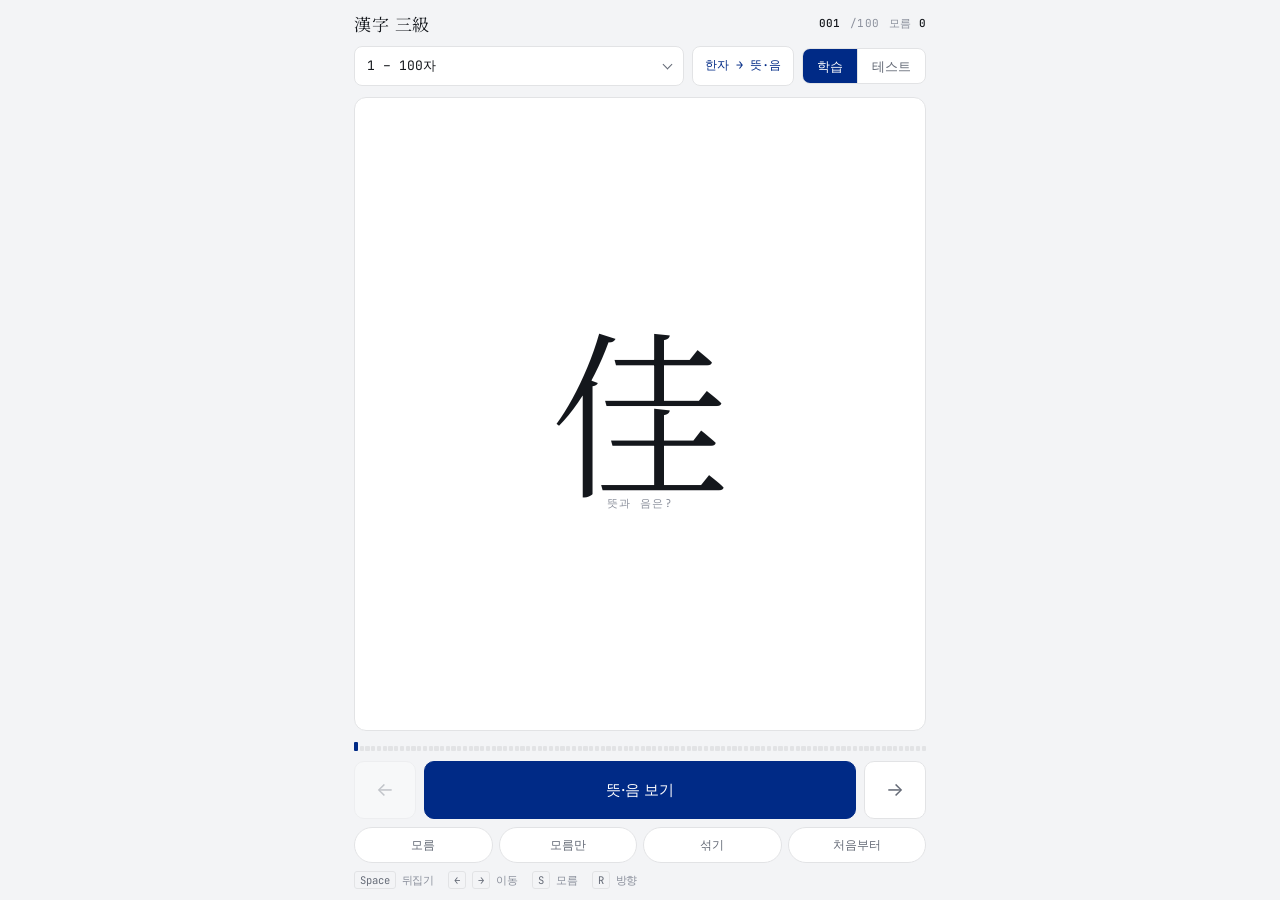
==== hanja/index.html @ 98db0d86 "hanja: 3급 배정한자 1,817자 플래시카드 (오프라인 PWA) Co-Authored-By: Claude Opus 5 <noreply@anthropic.com>" ====
<!doctype html>
<html lang="ko">
<head>
<meta charset="utf-8" />
<meta name="viewport" content="width=device-width, initial-scale=1, viewport-fit=cover, user-scalable=no" />
<title>漢字 3級 플래시카드</title>
<meta name="apple-mobile-web-app-capable" content="yes" />
<meta name="mobile-web-app-capable" content="yes" />
<meta name="apple-mobile-web-app-title" content="漢字 3級" />
<meta name="apple-mobile-web-app-status-bar-style" content="default" />
<meta name="theme-color" content="#F3F4F6" media="(prefers-color-scheme: light)" />
<meta name="theme-color" content="#0D1016" media="(prefers-color-scheme: dark)" />
<link rel="apple-touch-icon" href="icon-180.png" />
<link rel="icon" href="icon-192.png" />
<link rel="manifest" href="manifest.webmanifest" />
<link rel="preconnect" href="https://fonts.googleapis.com" />
<link rel="preconnect" href="https://fonts.gstatic.com" crossorigin />
<link href="https://fonts.googleapis.com/css2?family=Inter:wght@400;500;600&family=JetBrains+Mono:wght@400;500&family=Noto+Serif+KR:wght@300;400&display=swap" rel="stylesheet" />
<style>
  :root{
    --brand:#002A86;
    --on-brand:#FFFFFF;
    --brand-tint:#ECEFF7;
    --brand-soft:#C7D2EA;
    --ink:#14171C;
    --ink-2:#333A46;
    --canvas:#F3F4F6;
    --sheet:#FFFFFF;
    --line:#E2E3E5;
    --line-soft:#ECEDEF;
    --muted:#8A8F9B;
    --muted-2:#646A76;
    --ok:#0E6B4F;
    --ok-tint:#E7F2EC;
    --no:#B72C2C;
    --no-tint:#FAEBEA;
    --sans:'Inter','Helvetica Neue','Apple SD Gothic Neo',sans-serif;
    --mono:'JetBrains Mono',ui-monospace,Menlo,monospace;
    --serif:'Noto Serif KR','AppleMyungjo','Nanum Myeongjo',Batang,serif;
  }
  @media (prefers-color-scheme: dark){
    :root:not([data-theme="light"]){
      --brand:#8FABE8; --on-brand:#0D1016; --brand-tint:#182233; --brand-soft:#2E3C58;
      --ink:#E9ECF1; --ink-2:#C3C9D4;
      --canvas:#0D1016; --sheet:#141922;
      --line:#262C38; --line-soft:#1C212A;
      --muted:#79818F; --muted-2:#9AA2B0;
      --ok:#4FC79B; --ok-tint:#132A23; --no:#F0867E; --no-tint:#2B1A19;
    }
  }
  :root[data-theme="dark"]{
    --brand:#8FABE8; --on-brand:#0D1016; --brand-tint:#182233; --brand-soft:#2E3C58;
    --ink:#E9ECF1; --ink-2:#C3C9D4;
    --canvas:#0D1016; --sheet:#141922;
    --line:#262C38; --line-soft:#1C212A;
    --muted:#79818F; --muted-2:#9AA2B0;
    --ok:#4FC79B; --ok-tint:#132A23; --no:#F0867E; --no-tint:#2B1A19;
  }

  *{ box-sizing:border-box; margin:0; padding:0; }
  html{ height:100%; -webkit-text-size-adjust:100%; }
  body{
    position:fixed; inset:0; overflow:hidden; overscroll-behavior:none;
    background:var(--canvas); color:var(--ink);
    font-family:var(--sans); font-size:15px; line-height:1.45; letter-spacing:-0.005em;
    -webkit-font-smoothing:antialiased;
    -webkit-tap-highlight-color:transparent;
    -webkit-user-select:none; user-select:none; touch-action:manipulation;
  }
  button,select{ font:inherit; color:inherit; background:transparent; border:0; cursor:pointer; }
  :focus-visible{ outline:2px solid var(--brand); outline-offset:2px; }
  .mono{ font-family:var(--mono); letter-spacing:0; font-variant-numeric:tabular-nums; }

  /* ---------- app shell ---------- */
  .app{
    height:100%; max-width:600px; margin:0 auto;
    display:grid; grid-template-rows:auto minmax(0,1fr) auto;
    padding:calc(env(safe-area-inset-top) + 12px) 14px calc(env(safe-area-inset-bottom) + 12px);
  }

  /* ---------- header ---------- */
  .hd{ display:flex; flex-direction:column; gap:9px; padding-bottom:11px; }
  .hd-row{ display:flex; align-items:center; gap:8px; }
  .title{ font-family:var(--serif); font-weight:400; font-size:17px; letter-spacing:0.03em; }
  .counter{
    margin-left:auto; font-family:var(--mono); font-size:11px; color:var(--muted);
    letter-spacing:0.02em; display:flex; gap:10px; align-items:baseline;
  }
  .counter b{ color:var(--ink); font-weight:500; }
  .counter .ok{ color:var(--ok); }
  .counter .no{ color:var(--no); }

  .seg{ display:flex; border:1px solid var(--line); border-radius:8px; overflow:hidden; background:var(--sheet); flex:0 0 auto; }
  .seg button{ padding:8px 14px; font-size:13px; color:var(--muted-2); border-right:1px solid var(--line); }
  .seg button:last-child{ border-right:0; }
  .seg button[aria-selected="true"]{ background:var(--brand); color:var(--on-brand); }

  .sel{ position:relative; flex:1 1 auto; display:flex; }
  .sel select{
    appearance:none; width:100%; padding:10px 32px 10px 12px;
    border:1px solid var(--line); border-radius:8px; background:var(--sheet);
    font-family:var(--mono); font-size:13px;
  }
  .sel::after{
    content:''; position:absolute; right:13px; top:50%; width:6px; height:6px;
    border-right:1.5px solid var(--muted-2); border-bottom:1.5px solid var(--muted-2);
    transform:translateY(-5px) rotate(45deg); pointer-events:none;
  }
  .dirbtn{
    flex:0 0 auto; padding:10px 12px; border:1px solid var(--line); border-radius:8px;
    background:var(--sheet); font-size:12.5px; color:var(--muted-2);
    display:flex; align-items:center; gap:6px; white-space:nowrap;
  }
  .dirbtn .sw{ font-family:var(--mono); color:var(--brand); font-size:12px; }

  /* ---------- stage ---------- */
  .stage{ position:relative; min-height:0; display:flex; }
  .view{ flex:1; min-height:0; display:none; }
  .view.on{ display:flex; }

  .card{
    flex:1; min-height:0;
    background:var(--sheet); border:1px solid var(--line); border-radius:12px;
    display:flex; flex-direction:column; align-items:center; justify-content:center;
    gap:14px; padding:20px; text-align:center; overflow:hidden;
  }
  .card.is-marked{ border-color:var(--brand-soft); }
  .glyph{
    font-family:var(--serif); font-weight:300; line-height:1;
    font-size:min(42vmin, 180px); color:var(--ink);
  }
  .glyph.sm{ font-size:min(28vmin, 120px); }
  .prompt-ko{ font-size:min(9vmin, 38px); font-weight:400; line-height:1.3; letter-spacing:-0.02em; }
  .answer{ display:flex; flex-direction:column; gap:4px; align-items:center; }
  .answer .hun{ font-size:min(5.5vmin, 22px); color:var(--ink-2); }
  .answer .eum{ font-size:min(8vmin, 32px); font-weight:500; color:var(--brand); }
  .tap{ font-family:var(--mono); font-size:11px; letter-spacing:0.12em; text-transform:uppercase; color:var(--muted); }
  .reveal{ animation:rise .15s ease-out; }
  @keyframes rise{ from{ opacity:0; transform:translateY(4px); } to{ opacity:1; transform:none; } }
  @media (prefers-reduced-motion: reduce){ .reveal{ animation:none; } }

  /* panels (setup / result) */
  .panel{
    flex:1; min-height:0; overflow-y:auto; -webkit-overflow-scrolling:touch;
    background:var(--sheet); border:1px solid var(--line); border-radius:12px; padding:20px 18px;
  }
  .panel h2{ font-size:17px; font-weight:600; margin-bottom:5px; }
  .panel p{ font-size:13.5px; color:var(--muted-2); }
  .eyebrow{
    font-family:var(--mono); font-size:10.5px; letter-spacing:0.14em;
    text-transform:uppercase; color:var(--muted);
  }
  .choices{ display:flex; flex-direction:column; gap:10px; margin-top:18px; }
  .choice{
    text-align:left; padding:16px; border:1px solid var(--line); border-radius:10px;
    display:flex; flex-direction:column; gap:4px; background:transparent;
  }
  .choice:active{ background:var(--brand-tint); border-color:var(--brand); }
  .choice .t{ font-size:15px; font-weight:500; }
  .choice .d{ font-size:12.5px; color:var(--muted-2); line-height:1.4; }
  .opt{
    display:flex; align-items:center; justify-content:space-between; gap:10px;
    margin-top:18px; padding-top:16px; border-top:1px solid var(--line-soft);
    font-size:13px; color:var(--muted-2);
  }
  .toggle{ display:flex; border:1px solid var(--line); border-radius:8px; overflow:hidden; }
  .toggle button{ padding:8px 11px; font-size:12.5px; color:var(--muted-2); border-right:1px solid var(--line); }
  .toggle button:last-child{ border-right:0; }
  .toggle button[aria-selected="true"]{ background:var(--brand-tint); color:var(--brand); }

  .score{ display:flex; align-items:baseline; gap:10px; margin:6px 0 10px; }
  .score .big{ font-family:var(--mono); font-size:46px; font-weight:500; letter-spacing:-0.02em; }
  .score .of{ font-family:var(--mono); font-size:13px; color:var(--muted); }
  .wrongs{ display:flex; flex-wrap:wrap; gap:6px; margin-top:10px; }
  .wrongs button{
    font-family:var(--serif); font-size:26px; line-height:1; font-weight:400;
    padding:10px 11px; border:1px solid var(--line); border-radius:8px; background:var(--canvas);
    display:flex; flex-direction:column; align-items:center; gap:4px;
  }
  .wrongs button span{ font-family:var(--sans); font-size:10.5px; color:var(--muted-2); }

  /* ---------- dock ---------- */
  .dock{ padding-top:11px; display:flex; flex-direction:column; gap:8px; }
  .ticks{ display:flex; gap:1.5px; height:9px; align-items:flex-end; margin-bottom:2px; }
  .ticks i{ flex:1 1 0; height:5px; background:var(--line); border-radius:1px; }
  .ticks i.done{ background:var(--brand-soft); }
  .ticks i.mark{ background:var(--no); }
  .ticks i.ok{ background:var(--ok); }
  .ticks i.bad{ background:var(--no); }
  .ticks i.now{ background:var(--brand); height:9px; }

  .pad{ display:flex; gap:8px; }
  .key{
    min-height:58px; border:1px solid var(--line); border-radius:10px; background:var(--sheet);
    display:flex; align-items:center; justify-content:center; gap:6px;
    font-size:15px; color:var(--ink-2); flex:1;
  }
  .key:active{ background:var(--brand-tint); }
  .key.nav{ flex:0 0 62px; font-size:19px; color:var(--muted-2); }
  .key.primary{ background:var(--brand); border-color:var(--brand); color:var(--on-brand); font-weight:500; }
  .key.primary:active{ opacity:.88; }
  .key.ok{ color:var(--ok); }
  .key.ok:active{ background:var(--ok-tint); border-color:var(--ok); }
  .key.no{ color:var(--no); }
  .key.no:active{ background:var(--no-tint); border-color:var(--no); }
  .key[disabled]{ opacity:.35; }

  .chips{ display:flex; gap:6px; }
  .chip{
    flex:1; min-height:36px; border:1px solid var(--line); border-radius:999px;
    background:var(--sheet); font-size:12px; color:var(--muted-2);
    display:flex; align-items:center; justify-content:center; gap:5px;
  }
  .chip:active{ background:var(--brand-tint); }
  .chip[aria-pressed="true"]{ background:var(--brand); border-color:var(--brand); color:var(--on-brand); }
  .chip .dot{ width:6px; height:6px; border-radius:50%; background:var(--no); }

  .kbd{
    display:none; font-family:var(--mono); font-size:10.5px; color:var(--muted);
    gap:14px; flex-wrap:wrap; padding-top:2px;
  }
  @media (hover:hover) and (pointer:fine){ .kbd{ display:flex; } }
  .kbd b{ border:1px solid var(--line); border-radius:3px; padding:1px 5px; font-weight:400; color:var(--muted-2); }
  .toast{
    position:fixed; left:50%; transform:translateX(-50%);
    bottom:calc(env(safe-area-inset-bottom) + 20px);
    background:var(--ink); color:var(--canvas);
    font-size:12.5px; padding:10px 15px; border-radius:999px;
    opacity:0; transition:opacity .3s ease; pointer-events:none; z-index:20;
    max-width:84%; text-align:center;
  }
  .toast.on{ opacity:.94; }
  @media (prefers-reduced-motion: reduce){ .toast{ transition:none; } }
  .hide{ display:none !important; }
</style>

</head>
<body>
<div class="app">
  <header class="hd">
    <div class="hd-row">
      <span class="title">漢字 三級</span>
      <span class="counter" id="counter"></span>
    </div>
    <div class="hd-row">
      <label class="sel">
        <span class="hide">학습 구간</span>
        <select id="secSel"></select>
      </label>
      <button class="dirbtn" id="dirBtn" aria-label="문제 방향 바꾸기">
        <span class="sw" id="dirLabel">한자 → 뜻·음</span>
      </button>
      <div class="seg" role="tablist" aria-label="모드">
        <button id="mStudy" role="tab" aria-selected="true">학습</button>
        <button id="mTest" role="tab" aria-selected="false">테스트</button>
      </div>
    </div>
  </header>

  <main class="stage" id="stage">
    <div class="view on" id="vStudy">
      <div class="card" id="sCard"><div id="sBody"></div></div>
    </div>

    <div class="view" id="vQuiz">
      <div class="card" id="qCard"><div id="qBody"></div></div>
    </div>

    <div class="view" id="vSetup">
      <div class="panel">
        <div class="eyebrow">테스트</div>
        <h2>어떻게 풀까요</h2>
        <p>카드를 보고 머릿속으로 답한 뒤, 정답을 열어 직접 채점합니다.</p>
        <div class="choices">
          <button class="choice" id="tSeq">
            <span class="t">순서대로 테스트</span>
            <span class="d">배정 순서 그대로 — 외운 흐름을 따라 점검합니다.</span>
          </button>
          <button class="choice" id="tRand">
            <span class="t">랜덤으로 테스트</span>
            <span class="d">순서를 섞어 출제 — 앞뒤 맥락 없이 글자만 보고 떠올립니다.</span>
          </button>
        </div>
        <div class="opt">
          <span>출제 범위</span>
          <div class="toggle" id="scopeToggle">
            <button data-scope="all" aria-selected="true">구간 전체</button>
            <button data-scope="marked" aria-selected="false">모름만</button>
          </div>
        </div>
        <div class="opt" id="bestRow">
          <span>이 구간 최고 기록</span>
          <span class="mono" id="tBest">기록 없음</span>
        </div>
      </div>
    </div>

    <div class="view" id="vResult">
      <div class="panel">
        <div class="eyebrow" id="rMeta">결과</div>
        <div class="score"><span class="big" id="rScore">0</span><span class="of" id="rOf"></span></div>
        <p id="rNote"></p>
        <div id="rWrongWrap">
          <div class="eyebrow" style="margin-top:20px">틀린 글자 <span id="rWrongN"></span></div>
          <div class="wrongs" id="rWrongs"></div>
        </div>
      </div>
    </div>
  </main>

  <footer class="dock" id="dock">
    <div class="ticks" id="ticks"></div>

    <div id="dStudy">
      <div class="pad">
        <button class="key nav" id="sPrev" aria-label="이전">←</button>
        <button class="key primary" id="sFlip">뜻·음 보기</button>
        <button class="key nav" id="sNext" aria-label="다음">→</button>
      </div>
      <div class="chips" style="margin-top:8px">
        <button class="chip" id="sMark" aria-pressed="false">모름</button>
        <button class="chip" id="sMarkedOnly">모름만</button>
        <button class="chip" id="sShuffle">섞기</button>
        <button class="chip" id="sReset">처음부터</button>
      </div>
    </div>

    <div id="dQuiz" class="hide">
      <div class="pad" id="qRowReveal">
        <button class="key primary" id="qReveal">정답 보기</button>
      </div>
      <div class="pad hide" id="qRowGrade">
        <button class="key no" id="qNoBtn">✕ 틀렸다</button>
        <button class="key ok" id="qOkBtn">○ 맞혔다</button>
      </div>
      <div class="chips" style="margin-top:8px">
        <button class="chip" id="qBack">이전 문제</button>
        <button class="chip" id="qQuit">그만두기</button>
      </div>
    </div>

    <div id="dResult" class="hide">
      <div class="pad">
        <button class="key primary" id="rRetryWrong">틀린 것만 다시</button>
      </div>
      <div class="chips" style="margin-top:8px">
        <button class="chip" id="rAgain">같은 방식 다시</button>
        <button class="chip" id="rBack">방식 고르기</button>
        <button class="chip" id="rNextSec">다음 구간 →</button>
      </div>
    </div>

    <div class="kbd" id="kbd"></div>
  </footer>
</div>

<script>
var RAW_DATA = `
佳|아름다울|가
架|시렁|가
暇|틈,겨를|가
假|거짓|가
街|거리|가
加|더할|가
可|옳을|가
價|값|가
家|집|가
歌|노래|가
却|물리칠|각
脚|다리|각
閣|집|각
刻|새길|각
覺|깨달을|각
各|각각|각
角|뿔|각
姦|간음할|간
刊|새길|간
幹|줄기|간
懇|간절할|간
肝|간|간
干|방패|간
看|볼|간
簡|대쪽,간략할|간
間|사이|간
渴|목마를|갈
鑑|거울|감
敢|감히,구태여|감
甘|달|감
減|덜|감
監|볼|감
感|느낄|감
甲|갑옷|갑
剛|굳셀|강
綱|벼리|강
鋼|강철|강
降|내릴|강/항복할 항
康|편안|강
講|욀|강
強|강할|강
江|강|강
慨|슬퍼할|개
皆|다|개
介|낄|개
概|대개|개
蓋|덮을|개
個|낱|개
改|고칠|개
開|열|개
客|손|객
距|상거할|거
居|살|거
巨|클|거
拒|막을|거
據|근거|거
去|갈|거
擧|들|거
車|수레|거/차
乾|하늘,마를|건
件|물건|건
健|굳셀|건
建|세울|건
乞|빌|걸
傑|뛰어날|걸
劍|칼|검
儉|검소할|검
檢|검사할|검
隔|사이 뜰|격
擊|칠|격
激|격할|격
格|격식|격
牽|이끌,끌|견
絹|비단|견
肩|어깨|견
遣|보낼|견
堅|굳을|견
犬|개|견
見|볼|견/뵈올 현
訣|이별할|결
潔|깨끗할|결
缺|이지러질|결
決|결단할|결
結|맺을|결
兼|겸할|겸
謙|겸손할|겸
卿|벼슬|경
庚|별|경
竟|마침내|경
徑|지름길,길|경
硬|굳을|경
耕|밭 갈|경
頃|이랑,잠깐|경
傾|기울|경
更|고칠|경/다시 갱
鏡|거울|경
驚|놀랄|경
境|지경|경
慶|경사|경
經|지날,글|경
警|깨우칠|경
景|볕|경
競|다툴|경
輕|가벼울|경
敬|공경|경
京|서울|경
癸|북방,천간|계
繫|맬|계
啓|열|계
契|맺을|계
桂|계수나무|계
械|기계|계
溪|시내|계
季|계절|계
戒|경계할|계
系|이어 맬|계
繼|이을|계
階|섬돌|계
鷄|닭|계
係|맬|계
界|지경|계
計|셀|계
枯|마를|고
顧|돌아볼|고
姑|시어미|고
稿|원고,볏짚|고
鼓|북|고
孤|외로울|고
庫|곳집|고
故|연고|고
固|굳을|고
考|생각할|고
告|고할|고
古|예|고
苦|쓸|고
高|높을|고
哭|울|곡
谷|골|곡
穀|곡식|곡
曲|굽을|곡
坤|따,땅|곤
困|곤할|곤
骨|뼈|골
供|이바지할|공
恐|두려울|공
恭|공손할|공
貢|바칠|공
孔|구멍|공
攻|칠|공
公|공평할|공
共|한가지|공
功|공|공
工|장인|공
空|빌|공
寡|적을|과
誇|자랑할|과
課|공부할,과정|과
過|지날|과
果|실과|과
科|과목|과
郭|둘레,외성|곽
冠|갓|관
寬|너그러울|관
慣|익숙할|관
貫|꿸|관
館|집|관
管|대롱,주관할|관
官|벼슬|관
觀|볼|관
關|관계할|관
狂|미칠|광
鑛|쇳돌|광
廣|넓을|광
光|빛|광
掛|걸|괘
塊|흙덩이|괴
愧|부끄러울|괴
壞|무너질|괴
怪|괴이할|괴
矯|바로잡을|교
郊|들|교
巧|공교할|교
較|견줄,비교할|교
橋|다리|교
交|사귈|교
敎|가르칠|교
校|학교|교
俱|함께|구
懼|두려워할|구
狗|개|구
苟|진실로,구차할|구
驅|몰|구
龜|거북|구/귀, 터질 균
丘|언덕|구
久|오랠|구
拘|잡을|구
構|얽을|구
句|글귀|구
求|구할|구
究|연구할|구
救|구원할|구
具|갖출|구
舊|예,옛|구
區|구분할,지경|구
球|공|구
口|입|구
九|아홉|구
菊|국화|국
局|판|국
國|나라|국
君|임금|군
群|무리|군
郡|고을|군
軍|군사|군
屈|굽힐|굴
弓|활|궁
窮|다할,궁할|궁
宮|집|궁
拳|주먹|권
券|문서|권
勸|권할|권
卷|책|권
權|권세|권
厥|그|궐
軌|바퀴자국|궤
鬼|귀신|귀
歸|돌아갈|귀
貴|귀할|귀
叫|부르짖을|규
糾|얽힐|규
規|법|규
菌|버섯|균
均|고를|균
克|이길|극
劇|심할|극
極|극진할,다할|극
僅|겨우|근
斤|근,날|근
謹|삼갈|근
勤|부지런할|근
筋|힘줄|근
根|뿌리|근
近|가까울|근
琴|거문고|금
禽|새|금
錦|비단|금
禁|금할|금
今|이제|금
金|쇠|금/성 김
及|미칠|급
給|줄|급
急|급할|급
級|등급|급
肯|즐길|긍
幾|몇|기
忌|꺼릴|기
旣|이미|기
棄|버릴|기
欺|속일|기
豈|어찌|기
飢|주릴|기
企|꾀할|기
其|그|기
畿|경기|기
祈|빌|기
騎|말 탈|기
奇|기특할|기
寄|부칠|기
機|틀|기
紀|벼리|기
器|그릇|기
起|일어날|기
技|재주|기
期|기약할|기
汽|물 끓는 김|기
基|터|기
己|몸|기
旗|기|기
氣|기운|기
記|기록할|기
緊|긴할|긴
吉|길할|길
那|어찌|나
諾|허락할|낙
暖|따뜻할|난
難|어려울|난
男|사내|남
南|남녘|남
納|들일|납
娘|계집|낭
乃|이에|내
奈|어찌|내
耐|견딜|내
內|안|내
女|계집|녀
年|해|년
念|생각|념
寧|편안|녕
奴|종|노
努|힘쓸|노
怒|성낼|노
農|농사|농
惱|번뇌할|뇌
腦|골,뇌수|뇌
能|능할|능
泥|진흙|니
茶|차|다/차
多|많을|다
丹|붉을|단
但|다만|단
旦|아침|단
段|층계|단
單|홑|단
斷|끊을|단
檀|박달나무|단
端|끝|단
壇|단|단
團|둥글|단
短|짧을|단
達|통달할|달
淡|맑을|담
擔|멜|담
談|말씀|담
畓|논|답
踏|밟을|답
答|대답|답
唐|당나라,당황할|당
糖|엿|당
黨|무리|당
當|마땅|당
堂|집|당
臺|대|대
貸|빌릴,뀔|대
帶|띠|대
隊|무리|대
代|대신할|대
對|대할|대
待|기다릴|대
大|큰|대
德|큰,덕|덕
塗|칠할|도
挑|돋울|도
稻|벼|도
跳|뛸|도
倒|넘어질|도
刀|칼|도
桃|복숭아|도
渡|건널|도
途|길|도
陶|질그릇|도
徒|무리|도
盜|도둑|도
逃|도망할|도
導|인도할|도
島|섬|도
都|도읍|도
到|이를|도
圖|그림|도
度|법도|도/헤아릴 탁
道|길|도
篤|도타울|독
毒|독|독
督|감독할|독
獨|홀로|독
讀|읽을|독/구절 두
敦|도타울|돈
豚|돼지|돈
突|갑자기|돌
凍|얼|동
銅|구리|동
童|아이|동
冬|겨울|동
動|움직일|동
同|한가지|동
洞|골|동/밝을 통
東|동녘|동
斗|말|두
豆|콩|두
頭|머리|두
屯|진 칠|둔
鈍|둔할|둔
得|얻을|득
騰|오를|등
燈|등|등
等|무리|등
登|오를|등
羅|벌릴|라
絡|이을,얽을|락
落|떨어질|락
樂|즐길|락/노래 악/좋아할 요
欄|난간|란
蘭|난초|란
亂|어지러울|란
卵|알|란
濫|넘칠|람
覽|볼|람
廊|사랑채,행랑|랑
浪|물결|랑
郞|사내|랑
朗|밝을|랑
來|올|래
冷|찰|랭
掠|노략질할|략
略|간략할,약할|략
諒|살펴 알,믿을|량
梁|들보,돌다리|량
涼|서늘할|량
糧|양식|량
兩|두|량
量|헤아릴|량
良|어질|량
勵|힘쓸|려
慮|생각할|려
麗|고울|려
旅|나그네|려
曆|책력|력
歷|지날|력
力|힘|력
憐|불쌍히 여길|련
戀|그리워할|련
聯|연이을|련
蓮|연꽃|련
鍊|쇠 불릴,단련할|련
連|이을|련
練|익힐|련
劣|못할|렬
裂|찢어질|렬
烈|매울|렬
列|벌릴|렬
廉|청렴할|렴
獵|사냥|렵
零|떨어질,영|령
嶺|고개|령
靈|신령|령
令|하여금|령
領|거느릴|령
隸|종|례
例|법식|례
禮|예도|례
爐|화로|로
露|이슬|로
勞|일할|로
路|길|로
老|늙을|로
鹿|사슴|록
祿|녹|록
錄|기록할|록
綠|푸를|록
論|논할|론
弄|희롱할|롱
賴|의뢰할|뢰
雷|우레|뢰
了|마칠|료
僚|동료|료
料|헤아릴|료
龍|용|룡
屢|여러|루
淚|눈물|루
樓|다락|루
漏|샐|루
累|여러,자주|루
柳|버들|류
留|머무를|류
流|흐를|류
類|무리|류
陸|뭍|륙
六|여섯|륙
倫|인륜|륜
輪|바퀴|륜
栗|밤|률
率|비율|률/거느릴 솔
律|법칙|률
隆|높을|륭
陵|언덕|릉
梨|배|리
吏|벼슬아치|리
履|밟을|리
裏|속|리
離|떠날|리
利|이할|리
李|오얏,성|리
理|다스릴|리
里|마을|리
隣|이웃|린
臨|임할|림
林|수풀|림
立|설|립
磨|갈|마
麻|삼|마
馬|말|마
幕|장막|막
漠|넓을|막
莫|없을|막
慢|거만할|만
漫|흩어질|만
晚|늦을|만
滿|찰|만
萬|일만|만
末|끝|말
忘|잊을|망
忙|바쁠|망
罔|없을,그물|망
茫|아득할|망
妄|망령될|망
亡|망할|망
望|바랄|망
埋|묻을|매
媒|중매|매
梅|매화|매
妹|누이|매
買|살|매
賣|팔|매
每|매양|매
麥|보리|맥
脈|줄기|맥
孟|맏|맹
猛|사나울|맹
盲|소경,눈멀|맹
盟|맹세|맹
免|면할|면
眠|잘|면
綿|솜|면
勉|힘쓸|면
面|낯|면
滅|꺼질,멸할|멸
冥|어두울|명
銘|새길|명
鳴|울|명
明|밝을|명
名|이름|명
命|목숨|명
侮|업신여길|모
冒|무릅쓸|모
募|모을,뽑을|모
暮|저물|모
某|아무|모
慕|그릴|모
謀|꾀|모
貌|모양|모
模|본뜰|모
毛|터럭|모
母|어미|모
睦|화목할|목
牧|칠|목
目|눈|목
木|나무|목
沒|빠질|몰
夢|꿈|몽
蒙|어두울|몽
卯|토끼|묘
廟|사당|묘
苗|모|묘
墓|무덤|묘
妙|묘할|묘
戊|천간|무
霧|안개|무
茂|무성할|무
貿|무역할|무
舞|춤출|무
務|힘쓸|무
武|호반|무
無|없을|무
墨|먹|묵
默|잠잠할|묵
紋|무늬|문
聞|들을|문
問|물을|문
文|글월|문
門|문|문
勿|말|물
物|물건|물
眉|눈썹|미
迷|미혹할|미
尾|꼬리|미
微|작을|미
味|맛|미
未|아닐|미
米|쌀|미
美|아름다울|미
憫|민망할|민
敏|민첩할|민
民|백성|민
蜜|꿀|밀
密|빽빽할|밀
泊|머무를,배 댈|박
薄|엷을|박
迫|핍박할|박
拍|칠|박
博|넓을|박
朴|성,순박할|박
伴|짝|반
叛|배반할|반
返|돌이킬|반
盤|소반|반
般|가지,일반|반
飯|밥|반
半|반|반
反|돌이킬|반
班|나눌|반
拔|뽑을|발
髮|터럭|발
發|필|발
倣|본뜰|방
傍|곁|방
邦|나라|방
芳|꽃다울|방
妨|방해할|방
房|방|방
訪|찾을|방
防|막을|방
放|놓을|방
方|모|방
杯|잔|배
培|북돋울|배
排|밀칠|배
輩|무리|배
拜|절|배
背|등|배
配|나눌,짝|배
倍|곱|배
伯|맏|백
百|일백|백
白|흰|백
煩|번거로울|번
飜|번역할|번
繁|번성할|번
番|차례|번
伐|칠|벌
罰|벌할|벌
凡|무릇|범
犯|범할|범
範|법|범
法|법|법
碧|푸를|벽
壁|벽|벽
辨|분별할|변
辯|말씀|변
邊|가|변
變|변할|변
別|다를,나눌|별
屛|병풍|병
竝|나란히|병
丙|남녘,천간|병
兵|병사|병
病|병|병
補|기울|보
譜|족보|보
普|넓을|보
保|지킬|보
報|갚을,알릴|보
寶|보배|보
步|걸음|보
卜|점|복
腹|배|복
覆|덮을|복/다시 부
伏|엎드릴|복
複|겹칠|복
復|회복할|복/다시 부
福|복|복
服|옷|복
本|근본|본
蜂|벌|봉
封|봉할|봉
峯|봉우리|봉
逢|만날|봉
鳳|봉새|봉
奉|받들|봉
赴|다다를|부
付|부칠|부
扶|도울|부
浮|뜰|부
符|부호|부
簿|문서|부
腐|썩을|부
賦|부세|부
附|붙을|부
否|아닐|부
負|질|부
副|버금|부
婦|며느리,아내|부
富|부자|부
府|마을,관청|부
部|떼|부
夫|지아비|부
父|아비|부
北|북녘|북/달아날 배
墳|무덤|분
奔|달릴|분
奮|떨칠|분
紛|어지러울|분
憤|분할|분
粉|가루|분
分|나눌|분
拂|떨칠|불
佛|부처|불
不|아닐|불/부
崩|무너질|붕
朋|벗|붕
卑|낮을|비
妃|왕비|비
婢|계집종|비
肥|살찔|비
批|비평할|비
碑|비석|비
祕|숨길|비
備|갖출|비
悲|슬플|비
非|아닐|비
飛|날|비
比|견줄|비
費|쓸|비
鼻|코|비
賓|손|빈
頻|자주|빈
貧|가난할|빈
聘|부를|빙
氷|얼음|빙
似|닮을|사
巳|뱀|사
捨|버릴|사
斯|이|사
詐|속일|사
賜|줄|사
司|맡을|사
斜|비낄|사
沙|모래|사
祀|제사|사
蛇|뱀|사
詞|말,글|사
邪|간사할|사
射|쏠|사
私|사사|사
絲|실|사
辭|말씀|사
寺|절|사
師|스승|사
舍|집|사
謝|사례할|사
寫|베낄|사
思|생각|사
査|조사할|사
仕|섬길|사
史|사기|사
士|선비|사
使|하여금,부릴|사
死|죽을|사
社|모일|사
事|일|사
四|넉|사
朔|초하루|삭
削|깎을|삭
散|흩을|산
産|낳을|산
算|셈|산
山|메|산
殺|죽일|살/감할 쇄
森|수풀|삼
三|석|삼
嘗|맛볼|상
祥|상서|상
像|모양|상
償|갚을|상
喪|잃을|상
尙|오히려|상
桑|뽕나무|상
裳|치마|상
詳|자세할|상
霜|서리|상
傷|다칠|상
象|코끼리|상
常|떳떳할|상
床|평상|상
想|생각|상
狀|형상|상/문서 장
賞|상줄|상
商|장사|상
相|서로|상
上|윗|상
塞|막힐|색/변방 새
索|찾을|색/노 삭
色|빛|색
生|날|생
庶|여러|서
敍|펼|서
暑|더울|서
誓|맹세할|서
逝|갈|서
徐|천천할|서
恕|용서할|서
緖|실마리|서
署|마을,관청|서
序|차례|서
書|글|서
西|서녘|서
昔|예|석
析|쪼갤|석
惜|아낄|석
釋|풀|석
席|자리|석
石|돌|석
夕|저녁|석
旋|돌|선
禪|선|선
宣|베풀|선
善|착할|선
船|배|선
選|가릴|선
仙|신선|선
鮮|고울|선
線|줄|선
先|먼저|선
舌|혀|설
設|베풀|설
說|말씀|설/달랠 세
雪|눈|설
攝|다스릴,잡을|섭
涉|건널|섭
城|재|성
星|별|성
盛|성할|성
聖|성인|성
聲|소리|성
誠|정성|성
性|성품|성
成|이룰|성
省|살필|성/덜 생
姓|성|성
勢|형세|세
稅|세금|세
細|가늘|세
歲|해|세
洗|씻을|세
世|인간,대|세
召|부를|소
昭|밝을|소
蔬|나물|소
騷|떠들|소
燒|사를|소
疏|소통할|소
蘇|되살아날|소
訴|호소할|소
掃|쓸|소
笑|웃음|소
素|본디,흴|소
消|사라질|소
少|적을|소
所|바|소
小|작을|소
粟|조|속
屬|붙일|속
俗|풍속|속
續|이을|속
束|묶을|속
速|빠를|속
損|덜|손
孫|손자|손
誦|욀|송
訟|송사할|송
松|소나무|송
頌|기릴|송
送|보낼|송
刷|인쇄할|쇄
鎖|쇠사슬|쇄
衰|쇠할|쇠
囚|가둘|수
搜|찾을|수
睡|졸음|수
誰|누구|수
遂|드디어|수
雖|비록|수
須|모름지기|수
垂|드리울|수
壽|목숨|수
帥|장수|수
愁|근심|수
殊|다를|수
獸|짐승|수
輸|보낼|수
隨|따를|수
需|쓰일,쓸|수
秀|빼어날|수
修|닦을|수
受|받을|수
守|지킬|수
授|줄|수
收|거둘|수
首|머리|수
樹|나무|수
手|손|수
數|셈|수
水|물|수
孰|누구|숙
淑|맑을|숙
熟|익을|숙
叔|아재비|숙
肅|엄숙할|숙
宿|잘|숙/별자리 수
循|돌|순
殉|따라 죽을|순
脣|입술|순
巡|돌,순행할|순
旬|열흘|순
瞬|깜짝일|순
純|순수할|순
順|순할|순
戌|개|술
述|펼|술
術|재주|술
崇|높을|숭
濕|젖을|습
拾|주울|습/열 십
襲|엄습할|습
習|익힐|습
乘|탈|승
僧|중|승
昇|오를|승
承|이을|승
勝|이길|승
矢|화살|시
侍|모실|시
施|베풀|시
是|이,옳을|시
視|볼|시
試|시험|시
詩|시|시
示|보일|시
始|비로소|시
市|저자|시
時|때|시
飾|꾸밀|식
息|쉴|식
識|알|식/기록할 지
式|법|식
植|심을|식
食|밥,먹을|식
伸|펼|신
晨|새벽|신
辛|매울|신
愼|삼갈|신
申|납,펼|신
臣|신하|신
信|믿을|신
新|새|신
神|귀신|신
身|몸|신
實|열매|실
失|잃을|실
室|집|실
尋|찾을|심
審|살필|심
甚|심할|심
深|깊을|심
心|마음|심
十|열|십
雙|두,쌍|쌍
氏|각시,성씨|씨
餓|주릴|아
亞|버금|아
我|나|아
牙|어금니|아
芽|싹|아
阿|언덕|아
雅|맑을|아
兒|아이|아
岳|큰산|악
惡|악할|악/미워할 오
雁|기러기|안
岸|언덕|안
顔|낯|안
眼|눈|안
案|책상|안
安|편안|안
謁|뵐|알
巖|바위|암
暗|어두울|암
押|누를|압
壓|누를|압
殃|재앙|앙
仰|우러를|앙
央|가운데|앙
涯|물가|애
哀|슬플|애
愛|사랑|애
厄|액|액
額|이마|액
液|진|액
也|어조사|야
耶|어조사|야
夜|밤|야
野|들|야
躍|뛸|약
若|같을|약/반야 야
約|맺을|약
弱|약할|약
藥|약|약
楊|버들|양
壤|흙덩이|양
揚|날릴|양
讓|사양할|양
樣|모양|양
羊|양|양
養|기를|양
洋|큰바다|양
陽|볕|양
於|어조사|어
御|거느릴|어
漁|고기 잡을|어
魚|물고기|어
語|말씀|어
憶|생각할|억
抑|누를|억
億|억|억
焉|어찌|언
言|말씀|언
嚴|엄할|엄
業|업|업
予|나|여
余|나|여
汝|너|여
輿|수레|여
與|더불,줄|여
如|같을|여
餘|남을|여
亦|또|역
役|부릴|역
疫|전염병|역
譯|번역할|역
驛|역|역
域|지경|역
易|바꿀|역/쉬울 이
逆|거스릴|역
宴|잔치|연
沿|물 따라갈|연
燕|제비|연
軟|연할|연
延|늘일|연
燃|탈|연
緣|인연|연
鉛|납|연
演|펼|연
煙|연기|연
硏|갈|연
然|그럴|연
閱|볼|열
悅|기쁠|열
熱|더울|열
染|물들|염
炎|불꽃|염
鹽|소금|염
葉|잎|엽
泳|헤엄칠|영
詠|읊을|영
影|그림자|영
映|비칠|영
營|경영할|영
迎|맞을|영
榮|영화|영
永|길|영
英|꽃부리|영
銳|날카로울|예
譽|기릴|예
豫|미리|예
藝|재주|예
傲|거만할|오
吾|나|오
嗚|슬플|오
娛|즐길|오
汚|더러울|오
悟|깨달을|오
烏|까마귀|오
誤|그르칠|오
午|낮|오
五|다섯|오
獄|옥|옥
玉|구슬|옥
屋|집|옥
溫|따뜻할|온
擁|낄,안을|옹
翁|늙은이|옹
臥|누울|와
瓦|기와|와
緩|느릴|완
完|완전할|완
曰|가로|왈
往|갈|왕
王|임금|왕
畏|두려워할|외
外|바깥|외
搖|흔들|요
腰|허리|요
遙|멀|요
謠|노래|요
曜|빛날|요
要|요긴할|요
慾|욕심|욕
欲|하고자 할|욕
辱|욕될|욕
浴|목욕할|욕
庸|떳떳할|용
容|얼굴|용
勇|날랠|용
用|쓸|용
于|어조사|우
又|또|우
尤|더욱|우
偶|짝|우
宇|집|우
愚|어리석을|우
憂|근심|우
羽|깃|우
優|넉넉할|우
遇|만날|우
郵|우편|우
牛|소|우
友|벗|우
雨|비|우
右|오른|우
云|이를|운
韻|운|운
雲|구름|운
運|옮길|운
雄|수컷|웅
怨|원망할|원
援|도울|원
源|근원|원
員|인원|원
圓|둥글|원
原|언덕|원
院|집|원
願|원할|원
元|으뜸|원
園|동산|원
遠|멀|원
越|넘을|월
月|달|월
緯|씨|위
違|어긋날|위
僞|거짓|위
胃|밥통|위
謂|이를|위
危|위태할|위
圍|에워쌀|위
委|맡길|위
威|위엄|위
慰|위로할|위
爲|하,할|위
衛|지킬|위
位|자리|위
偉|클|위
唯|오직|유
惟|생각할|유
愈|나을|유
酉|닭|유
幼|어릴|유
幽|그윽할|유
悠|멀|유
柔|부드러울|유
猶|오히려|유
維|벼리|유
裕|넉넉할|유
誘|꾈|유
乳|젖|유
儒|선비|유
遊|놀|유
遺|남길|유
油|기름|유
由|말미암을|유
有|있을|유
肉|고기|육
育|기를|육
閏|윤달|윤
潤|불을,윤택할|윤
隱|숨을|은
恩|은혜|은
銀|은|은
乙|새|을
吟|읊을|음
淫|음란할|음
陰|그늘|음
音|소리|음
飮|마실|음
泣|울|읍
邑|고을|읍
凝|엉길|응
應|응할|응
宜|마땅|의
矣|어조사|의
依|의지할|의
儀|거동|의
疑|의심할|의
義|옳을|의
議|의논할|의
意|뜻|의
衣|옷|의
醫|의원|의
夷|오랑캐|이
而|말 이을|이
已|이미|이
異|다를|이
移|옮길|이
耳|귀|이
以|써|이
二|두|이
翼|날개|익
益|더할|익
姻|혼인|인
寅|범|인
忍|참을|인
仁|어질|인
印|도장|인
引|끌|인
認|알|인
因|인할|인
人|사람|인
逸|편안할|일
一|한|일
日|날|일
壬|북방,천간|임
賃|품삯|임
任|맡길|임
入|들|입
恣|방자할|자
玆|이|자
刺|찌를|자/찌를 척
慈|사랑|자
紫|자줏빛|자
姉|손윗누이|자
姿|모양|자
資|재물|자
者|놈|자
子|아들|자
字|글자|자
自|스스로|자
爵|벼슬|작
酌|술 부을|작
作|지을|작
昨|어제|작
殘|남을|잔
暫|잠깐|잠
潛|잠길|잠
雜|섞일|잡
墻|담|장
丈|어른|장
掌|손바닥|장
粧|단장할|장
臟|오장|장
莊|씩씩할|장
葬|장사지낼|장
藏|감출|장
壯|장할|장
帳|장막|장
張|베풀|장
腸|창자|장
裝|꾸밀|장
獎|장려할|장
將|장수|장
障|막을|장
章|글|장
場|마당|장
長|긴|장
哉|어조사|재
宰|재상|재
栽|심을|재
裁|옷 마를|재
載|실을|재
再|두|재
災|재앙|재
材|재목|재
財|재물|재
在|있을|재
才|재주|재
爭|다툴|쟁
抵|막을|저
著|나타날|저
底|밑|저
低|낮을|저
貯|쌓을|저
滴|물방울|적
寂|고요할|적
摘|딸|적
笛|피리|적
跡|발자취|적
蹟|자취|적
積|쌓을|적
籍|문서|적
績|길쌈|적
賊|도둑|적
適|맞을|적
敵|대적할|적
赤|붉을|적
的|과녁|적
殿|전각|전
專|오로지|전
轉|구를|전
錢|돈|전
田|밭|전
傳|전할|전
典|법|전
展|펼|전
戰|싸움|전
全|온전|전
前|앞|전
電|번개|전
竊|훔칠|절
折|꺾을|절
絕|끊을|절
切|끊을|절/온통 체
節|마디|절
漸|점점|점
占|점칠,점령할|점
點|점|점
店|가게|점
蝶|나비|접
接|이을|접
訂|바로잡을|정
井|우물|정
亭|정자|정
廷|조정|정
征|칠|정
淨|깨끗할|정
貞|곧을|정
頂|정수리|정
丁|고무래,장정|정
整|가지런할|정
靜|고요할|정
政|정사|정
程|한도,길|정
精|정할|정
停|머무를|정
情|뜻|정
定|정할|정
庭|뜰|정
正|바를|정
堤|둑|제
諸|모두|제
齊|가지런할|제
帝|임금|제
制|절제할|제
提|끌|제
濟|건널|제
祭|제사|제
製|지을|제
除|덜|제
際|즈음,가|제
第|차례|제
題|제목|제
弟|아우|제
弔|조상할|조
燥|마를|조
兆|억조|조
照|비칠|조
租|조세|조
條|가지|조
潮|밀물,조수|조
組|짤|조
助|도울|조
早|이를|조
造|지을|조
鳥|새|조
操|잡을|조
調|고를|조
朝|아침|조
祖|할아비|조
族|겨레|족
足|발|족
存|있을|존
尊|높을|존
拙|졸할|졸
卒|마칠|졸
縱|세로|종
從|좇을|종
鍾|쇠북|종
宗|마루|종
終|마칠|종
種|씨|종
佐|도울|좌
坐|앉을|좌
座|자리|좌
左|왼|좌
罪|허물|죄
舟|배|주
奏|아뢸|주
宙|집|주
柱|기둥|주
株|그루|주
洲|물가|주
珠|구슬|주
鑄|쇠 불릴|주
周|두루|주
朱|붉을|주
酒|술|주
走|달릴|주
州|고을|주
週|주일|주
晝|낮|주
注|부을|주
主|임금,주인|주
住|살|주
竹|대|죽
俊|준걸|준
遵|좇을|준
準|준할|준
仲|버금|중
衆|무리|중
重|무거울|중
中|가운데|중
卽|곧|즉
贈|줄|증
憎|미울|증
曾|일찍|증
症|증세|증
蒸|찔|증
證|증거|증
增|더할|증
只|다만|지
遲|더딜,늦을|지
之|갈|지
枝|가지|지
池|못|지
持|가질|지
智|지혜|지
誌|기록할|지
志|뜻|지
指|가리킬|지
支|지탱할|지
至|이를|지
止|그칠|지
知|알|지
地|땅|지
紙|종이|지
織|짤|직
職|직분|직
直|곧을|직
振|떨칠|진
辰|별|진/때 신
鎭|진압할|진
陳|베풀|진
震|우레|진
珍|보배|진
盡|다할|진
陣|진칠|진
眞|참|진
進|나아갈|진
姪|조카|질
疾|병|질
秩|차례|질
質|바탕|질
執|잡을|집
集|모을|집
懲|징계할|징
徵|부를|징
且|또|차
借|빌릴|차
此|이|차
差|다를|차
次|버금|차
捉|잡을|착
錯|어긋날|착
着|붙을|착
贊|도울|찬
讚|기릴|찬
察|살필|찰
慘|참혹할|참
慙|부끄러울|참
參|참여할|참/석 삼
暢|화창할|창
倉|곳집|창
昌|창성할|창
蒼|푸를|창
創|비롯할|창
唱|부를|창
窓|창|창
債|빚|채
彩|채색|채
菜|나물|채
採|캘|채
策|꾀|책
冊|책|책
責|꾸짖을|책
妻|아내|처
處|곳|처
斥|물리칠|척
尺|자|척
戚|친척|척
拓|넓힐|척/박을 탁
薦|천거할|천
淺|얕을|천
賤|천할|천
踐|밟을|천
遷|옮길|천
泉|샘|천
千|일천|천
天|하늘|천
川|내|천
哲|밝을|철
徹|통할|철
鐵|쇠|철
尖|뾰족할|첨
添|더할|첨
妾|첩|첩
晴|갤|청
廳|관청|청
聽|들을|청
請|청할|청
淸|맑을|청
靑|푸를|청
替|바꿀|체
逮|잡을|체
遞|갈릴|체
滯|막힐|체
體|몸|체
抄|뽑을|초
秒|분초|초
礎|주춧돌|초
肖|닮을|초
超|뛰어넘을|초
招|부를|초
初|처음|초
草|풀|초
燭|촛불|촉
促|재촉할|촉
觸|닿을|촉
村|마을|촌
寸|마디|촌
聰|귀밝을|총
總|다,거느릴|총
銃|총|총
催|재촉할|최
最|가장|최
抽|뽑을|추
醜|추할|추
追|쫓을,따를|추
推|밀|추
秋|가을|추
丑|소|축
逐|쫓을|축
畜|짐승|축
縮|줄일|축
築|쌓을|축
蓄|모을|축
祝|빌|축
春|봄|춘
出|날|출
衝|찌를|충
忠|충성|충
蟲|벌레|충
充|채울|충
臭|냄새|취
吹|불|취
醉|취할|취
就|나아갈|취
趣|뜻|취
取|가질|취
側|곁|측
測|헤아릴|측
層|층|층
値|값|치
恥|부끄러울|치
稚|어릴|치
治|다스릴|치
置|둘|치
齒|이|치
致|이를|치
則|법칙|칙/곧 즉
親|친할|친
漆|옻|칠
七|일곱|칠
枕|베개|침
沈|잠길|침/성 심
浸|잠길|침
寢|잘|침
針|바늘|침
侵|침노할|침
稱|일컬을|칭
快|쾌할|쾌
墮|떨어질|타
妥|온당할|타
他|다를|타
打|칠|타
托|맡길|탁
濁|흐릴|탁
濯|씻을|탁
卓|높을|탁
誕|낳을,거짓|탄
彈|탄알|탄
歎|탄식할|탄
炭|숯|탄
奪|빼앗을|탈
脫|벗을|탈
貪|탐낼|탐
探|찾을|탐
塔|탑|탑
湯|끓일|탕
怠|게으를|태
殆|거의|태
泰|클|태
態|모습|태
太|클|태
澤|못|택
擇|가릴|택
宅|집|택/댁
兔|토끼|토
吐|토할|토
討|칠|토
土|흙|토
痛|아플|통
統|거느릴|통
通|통할|통
退|물러날|퇴
透|사무칠|투
投|던질|투
鬪|싸움|투
特|특별할|특
把|잡을|파
播|뿌릴|파
罷|마칠|파
頗|자못|파
派|갈래|파
波|물결|파
破|깨뜨릴|파
販|팔|판
版|판목|판
判|판단할|판
板|널|판
八|여덟|팔
貝|조개|패
敗|패할|패
遍|두루|편
偏|치우칠|편
片|조각|편
編|엮을|편
篇|책|편
便|편할|편/똥오줌 변
評|평할|평
平|평평할|평
幣|화폐|폐
蔽|덮을|폐
廢|폐할,버릴|폐
弊|폐단,해질|폐
肺|허파|폐
閉|닫을|폐
抱|안을|포
飽|배부를|포
捕|잡을|포
浦|개,물가|포
胞|세포,태보|포
包|쌀|포
布|베,펼|포/보시 보
砲|대포|포
幅|폭|폭
爆|불터질|폭
暴|사나울|폭/모질 포
漂|떠다닐|표
標|표할|표
票|표|표
表|겉|표
品|물건|품
楓|단풍|풍
豊|풍년|풍
風|바람|풍
彼|저|피
皮|가죽|피
被|입을|피
疲|피곤할|피
避|피할|피
匹|짝|필
畢|마칠|필
必|반드시|필
筆|붓|필
何|어찌|하
荷|멜|하
賀|하례할|하
河|물|하
下|아래|하
夏|여름|하
鶴|학|학
學|배울|학
旱|가물|한
汗|땀|한
恨|한|한
閑|한가할|한
限|한할|한
寒|찰|한
漢|한수,한나라|한
韓|한국,나라|한
割|벨|할
咸|다|함
含|머금을|함
陷|빠질|함
合|합할|합
巷|거리|항
恒|항상|항
項|항목|항
抗|겨룰|항
港|항구|항
航|배|항
亥|돼지|해
奚|어찌|해
該|갖출,마땅|해
解|풀|해
害|해할|해
海|바다|해
核|씨|핵
幸|다행|행
行|다닐|행/항렬 항
享|누릴|향
響|울릴|향
鄕|시골|향
香|향기|향
向|향할|향
虛|빌|허
許|허락할|허
軒|집|헌
獻|드릴|헌
憲|법|헌
險|험할|험
驗|시험|험
革|가죽|혁
絃|줄|현
縣|고을|현
懸|달|현
玄|검을|현
顯|나타날|현
賢|어질|현
現|나타날|현
穴|굴|혈
血|피|혈
嫌|싫어할|혐
脅|위협할|협
協|화할|협
亨|형통할|형
螢|반딧불|형
衡|저울대|형
刑|형벌|형
形|모양|형
兄|형|형
兮|어조사|혜
慧|슬기로울|혜
惠|은혜|혜
乎|어조사|호
互|서로|호
毫|터럭|호
浩|넓을|호
胡|되,오랑캐|호
虎|범|호
豪|호걸|호
呼|부를|호
好|좋을|호
戶|집|호
護|도울|호
湖|호수|호
號|이름,부르짖을|호
惑|미혹할|혹
或|혹|혹
昏|어두울|혼
魂|넋|혼
婚|혼인할|혼
混|섞을|혼
忽|갑자기|홀
弘|클|홍
鴻|기러기|홍
洪|넓을|홍
紅|붉을|홍
禾|벼|화
禍|재앙|화
華|빛날|화
貨|재물|화
化|될|화
和|화할|화
畫|그림|화/그을 획
花|꽃|화
話|말씀|화
火|불|화
擴|넓힐|확
穫|거둘|확
確|굳을|확
丸|둥글|환
換|바꿀|환
還|돌아올|환
歡|기쁠|환
環|고리|환
患|근심|환
活|살|활
皇|임금|황
荒|거칠|황
況|상황|황
黃|누를|황
悔|뉘우칠|회
懷|품을|회
灰|재|회
回|돌아올|회
會|모일|회
劃|그을|획
獲|얻을|획
橫|가로|횡
曉|새벽|효
效|본받을|효
孝|효도|효
侯|제후|후
候|기후|후
厚|두터울|후
後|뒤|후
訓|가르칠|훈
毁|헐|훼
輝|빛날|휘
揮|휘두를|휘
携|이끌|휴
休|쉴|휴
胸|가슴|흉
凶|흉할|흉
黑|검을|흑
吸|마실|흡
興|일|흥
稀|드물|희
戲|놀이|희
喜|기쁠|희
希|바랄|희
`;
</script>
<script>
(function(){
  "use strict";
  var DATA = RAW_DATA.trim().split("\n").map(function(line){
    var p = line.split("|");
    return { c:p[0], hun:p[1], eum:p[2] };
  });
  var SIZE = 100;
  var SECTIONS = Math.ceil(DATA.length / SIZE);
  var KEY = "hanja3.v1";
  var $ = function(id){ return document.getElementById(id); };
  var pad = function(n, w){ n = String(n); while(n.length < (w || 3)) n = "0" + n; return n; };

  var store = { sec:0, mode:"study", dir:"h2m", scope:"all", marks:{}, best:{} };
  try{
    var saved = JSON.parse(localStorage.getItem(KEY) || "{}");
    for(var k in saved){ if(saved[k] !== undefined) store[k] = saved[k]; }
  }catch(e){}
  function save(){ try{ localStorage.setItem(KEY, JSON.stringify(store)); }catch(e){} }

  function secRange(i){
    var a = i * SIZE + 1, b = Math.min((i + 1) * SIZE, DATA.length);
    return { a:a, b:b, label:pad(a,4) + "–" + pad(b,4) };
  }
  function secItems(i){ return DATA.slice(i * SIZE, Math.min((i + 1) * SIZE, DATA.length)); }

  /* ---------- section picker ---------- */
  var sel = $("secSel");
  for(var i = 0; i < SECTIONS; i++){
    var r = secRange(i), o = document.createElement("option");
    o.value = i;
    o.textContent = r.a + " – " + r.b + "자";
    sel.appendChild(o);
  }

  /* ---------- views ---------- */
  var view = "study";
  function setView(v){
    view = v;
    ["vStudy","vQuiz","vSetup","vResult"].forEach(function(id){
      $(id).classList.toggle("on", id === "v" + v.charAt(0).toUpperCase() + v.slice(1));
    });
    $("dStudy").classList.toggle("hide", v !== "study");
    $("dQuiz").classList.toggle("hide", v !== "quiz");
    $("dResult").classList.toggle("hide", v !== "result");
    $("ticks").classList.toggle("hide", v === "setup" || v === "result");
    $("dirBtn").classList.toggle("hide", v === "result");
    renderKbd();
  }
  function renderKbd(){
    var h = "";
    if(view === "study") h = "<span><b>Space</b> 뒤집기</span><span><b>←</b> <b>→</b> 이동</span><span><b>S</b> 모름</span><span><b>R</b> 방향</span>";
    else if(view === "quiz") h = "<span><b>Space</b> 정답</span><span><b>1</b> 맞혔다</span><span><b>2</b> 틀렸다</span>";
    $("kbd").innerHTML = h;
  }
  function setMode(m){
    store.mode = m; save();
    $("mStudy").setAttribute("aria-selected", m === "study" ? "true" : "false");
    $("mTest").setAttribute("aria-selected", m === "test" ? "true" : "false");
    if(m === "study"){ setView("study"); studyRender(); }
    else { setupRender(); setView("setup"); counterSet(secRange(store.sec).label); }
  }
  function counterSet(html){ $("counter").innerHTML = html; }
  function dirRender(){
    $("dirLabel").textContent = store.dir === "h2m" ? "한자 → 뜻·음" : "뜻·음 → 한자";
  }

  /* ---------- study ---------- */
  var S = { order:[], pos:0, open:false, onlyMarked:false };

  function studyBuild(keepPos){
    var items = secItems(store.sec);
    S.order = [];
    for(var i = 0; i < items.length; i++){
      if(S.onlyMarked && !store.marks[items[i].c]) continue;
      S.order.push(i);
    }
    if(!S.order.length){ S.onlyMarked = false; for(var j = 0; j < items.length; j++) S.order.push(j); }
    if(!keepPos) S.pos = 0;
    if(S.pos >= S.order.length) S.pos = 0;
    S.open = false;
    studyRender();
  }

  function studyRender(){
    if(view !== "study") return;
    var items = secItems(store.sec);
    var it = items[S.order[S.pos]];
    var markedCount = 0;
    for(var i = 0; i < items.length; i++) if(store.marks[items[i].c]) markedCount++;
    counterSet("<b>" + pad(S.pos + 1) + "</b>/" + S.order.length + "<span>모름 <b>" + markedCount + "</b></span>");

    var marked = !!store.marks[it.c];
    $("sMark").setAttribute("aria-pressed", marked ? "true" : "false");
    $("sCard").className = "card" + (marked ? " is-marked" : "");
    $("sMarkedOnly").setAttribute("aria-pressed", S.onlyMarked ? "true" : "false");

    var html;
    if(store.dir === "h2m"){
      html = '<div class="glyph">' + it.c + "</div>";
      html += S.open
        ? '<div class="answer reveal"><span class="hun">' + it.hun + '</span><span class="eum">' + it.eum + "</span></div>"
        : '<div class="tap">뜻과 음은?</div>';
    }else{
      html = '<div class="prompt-ko">' + it.hun + " " + it.eum + "</div>";
      html += S.open
        ? '<div class="glyph sm reveal">' + it.c + "</div>"
        : '<div class="tap">어떤 한자?</div>';
    }
    $("sBody").innerHTML = html;
    $("sFlip").textContent = S.open ? "숨기기" : (store.dir === "h2m" ? "뜻·음 보기" : "한자 보기");
    $("sPrev").disabled = S.pos === 0;
    $("sNext").disabled = S.pos === S.order.length - 1;

    var t = "";
    for(var k = 0; k < S.order.length; k++){
      var ch = items[S.order[k]].c, cls = "";
      if(k === S.pos) cls = "now";
      else if(store.marks[ch]) cls = "mark";
      else if(k < S.pos) cls = "done";
      t += '<i class="' + cls + '"></i>';
    }
    $("ticks").innerHTML = t;
  }

  function studyMove(d){
    var n = S.pos + d;
    if(n < 0 || n >= S.order.length) return;
    S.pos = n; S.open = false; studyRender();
  }
  function studyFlip(){ S.open = !S.open; studyRender(); }
  function studyToggleMark(){
    var it = secItems(store.sec)[S.order[S.pos]];
    if(store.marks[it.c]) delete store.marks[it.c]; else store.marks[it.c] = 1;
    save(); studyRender();
  }

  $("sCard").onclick = function(){ if(!ignoreTap()) studyFlip(); };
  $("sFlip").onclick = studyFlip;
  $("sPrev").onclick = function(){ studyMove(-1); };
  $("sNext").onclick = function(){ studyMove(1); };
  $("sMark").onclick = studyToggleMark;
  $("sReset").onclick = function(){ S.pos = 0; S.open = false; studyRender(); };
  $("sMarkedOnly").onclick = function(){ S.onlyMarked = !S.onlyMarked; studyBuild(false); };
  $("sShuffle").onclick = function(){
    for(var i = S.order.length - 1; i > 0; i--){
      var j = Math.floor(Math.random() * (i + 1)), t = S.order[i]; S.order[i] = S.order[j]; S.order[j] = t;
    }
    S.pos = 0; S.open = false; studyRender();
  };

  /* ---------- test ---------- */
  var Q = { list:[], pos:0, open:false, ok:0, no:0, wrong:[], mode:"seq", full:true };

  function setupRender(){
    var b = store.best[store.sec];
    $("tBest").textContent = b ? b.ok + " / " + b.n : "기록 없음";
    Array.prototype.forEach.call($("scopeToggle").children, function(btn){
      btn.setAttribute("aria-selected", btn.dataset.scope === store.scope ? "true" : "false");
    });
  }
  Array.prototype.forEach.call($("scopeToggle").children, function(btn){
    btn.onclick = function(){ store.scope = btn.dataset.scope; save(); setupRender(); };
  });

  function startTest(mode, list){
    Q.mode = mode;
    Q.full = !list && store.scope === "all";
    if(!list){
      var items = secItems(store.sec);
      list = store.scope === "marked"
        ? items.filter(function(it){ return store.marks[it.c]; })
        : items.slice();
      if(!list.length){ list = items.slice(); store.scope = "all"; save(); }
      if(mode === "rand"){
        for(var i = list.length - 1; i > 0; i--){
          var j = Math.floor(Math.random() * (i + 1)), t = list[i]; list[i] = list[j]; list[j] = t;
        }
      }
    }
    Q.list = list.map(function(it){ return { c:it.c, hun:it.hun, eum:it.eum }; });
    Q.pos = 0; Q.open = false; Q.ok = 0; Q.no = 0; Q.wrong = [];
    setView("quiz"); quizRender();
  }
  $("tSeq").onclick = function(){ startTest("seq"); };
  $("tRand").onclick = function(){ startTest("rand"); };

  function quizRender(){
    var it = Q.list[Q.pos];
    counterSet("<b>" + pad(Q.pos + 1) + "</b>/" + Q.list.length +
      '<span class="ok">○ <b>' + Q.ok + '</b></span><span class="no">✕ <b>' + Q.no + "</b></span>");

    var html;
    if(store.dir === "h2m"){
      html = '<div class="glyph">' + it.c + "</div>";
      html += Q.open
        ? '<div class="answer reveal"><span class="hun">' + it.hun + '</span><span class="eum">' + it.eum + "</span></div>"
        : '<div class="tap">뜻과 음은?</div>';
    }else{
      html = '<div class="prompt-ko">' + it.hun + " " + it.eum + "</div>";
      html += Q.open
        ? '<div class="glyph sm reveal">' + it.c + "</div>"
        : '<div class="tap">어떤 한자?</div>';
    }
    $("qBody").innerHTML = html;
    $("qRowReveal").classList.toggle("hide", Q.open);
    $("qRowGrade").classList.toggle("hide", !Q.open);
    $("qBack").disabled = Q.pos === 0;

    var t = "";
    for(var k = 0; k < Q.list.length; k++){
      var cls = "";
      if(k === Q.pos) cls = "now";
      else if(k < Q.pos) cls = Q.list[k].__res === 1 ? "ok" : "bad";
      t += '<i class="' + cls + '"></i>';
    }
    $("ticks").innerHTML = t;
  }
  function reveal(){ if(!Q.open){ Q.open = true; quizRender(); } }
  function grade(good){
    if(!Q.open) return;
    var it = Q.list[Q.pos];
    it.__res = good ? 1 : 0;
    if(good){ Q.ok++; }
    else {
      Q.no++; Q.wrong.push(it);
      if(!store.marks[it.c]){ store.marks[it.c] = 1; save(); }
    }
    if(Q.pos === Q.list.length - 1){ finish(); }
    else { Q.pos++; Q.open = false; quizRender(); }
  }
  $("qCard").onclick = function(){ if(!ignoreTap()) reveal(); };
  $("qReveal").onclick = reveal;
  $("qOkBtn").onclick = function(){ grade(true); };
  $("qNoBtn").onclick = function(){ grade(false); };
  $("qQuit").onclick = function(){ setupRender(); setView("setup"); counterSet(secRange(store.sec).label); };
  $("qBack").onclick = function(){
    if(Q.pos === 0) return;
    Q.pos--;
    var it = Q.list[Q.pos];
    if(it.__res === 1) Q.ok--;
    else if(it.__res === 0){
      Q.no--;
      var i = Q.wrong.indexOf(it); if(i >= 0) Q.wrong.splice(i, 1);
    }
    it.__res = undefined; Q.open = false; quizRender();
  };

  function finish(){
    var n = Q.list.length, pct = Math.round(Q.ok / n * 100), r = secRange(store.sec);
    var prev = store.best[store.sec];
    if(Q.full && (!prev || Q.ok / n > prev.ok / prev.n)){ store.best[store.sec] = { ok:Q.ok, n:n }; save(); }
    $("rMeta").textContent = r.label + " · " + (Q.mode === "rand" ? "랜덤" : "순서대로");
    $("rScore").textContent = Q.ok;
    $("rOf").textContent = "/ " + n + " · " + pct + "%";
    $("rNote").textContent = Q.wrong.length === 0
      ? "전부 맞혔습니다. 다음 구간으로 넘어가도 좋습니다."
      : "틀린 글자는 '모름'으로 표시해 두었습니다. 학습 모드의 ‘모름만’에서 다시 꺼내 볼 수 있습니다.";
    $("rWrongWrap").classList.toggle("hide", Q.wrong.length === 0);
    $("rWrongN").textContent = Q.wrong.length ? Q.wrong.length + "자" : "";
    $("rWrongs").innerHTML = Q.wrong.map(function(it){
      return "<button>" + it.c + "<span>" + it.hun + " " + it.eum + "</span></button>";
    }).join("");
    $("rRetryWrong").disabled = Q.wrong.length === 0;
    $("rNextSec").classList.toggle("hide", store.sec >= SECTIONS - 1);
    counterSet(r.label);
    setView("result");
  }
  $("rRetryWrong").onclick = function(){ if(Q.wrong.length) startTest(Q.mode, Q.wrong.slice()); };
  $("rAgain").onclick = function(){ startTest(Q.mode); };
  $("rBack").onclick = function(){ setupRender(); setView("setup"); counterSet(secRange(store.sec).label); };
  $("rNextSec").onclick = function(){
    if(store.sec < SECTIONS - 1){
      store.sec++; save(); sel.value = store.sec;
      S.onlyMarked = false; S.pos = 0;
      setupRender(); setView("setup"); counterSet(secRange(store.sec).label);
      studyBuild(false);
    }
  };

  /* ---------- header controls ---------- */
  sel.onchange = function(){
    store.sec = parseInt(sel.value, 10); save();
    S.onlyMarked = false;
    if(store.mode === "test"){ setupRender(); setView("setup"); counterSet(secRange(store.sec).label); }
    studyBuild(false);
  };
  $("mStudy").onclick = function(){ setMode("study"); };
  $("mTest").onclick = function(){ setMode("test"); };
  $("dirBtn").onclick = function(){
    store.dir = store.dir === "h2m" ? "m2h" : "h2m"; save(); dirRender();
    if(view === "study"){ S.open = false; studyRender(); }
    else if(view === "quiz"){ Q.open = false; quizRender(); }
  };

  /* ---------- swipe (study) ---------- */
  var tx = 0, ty = 0, tracking = false, swipedAt = 0;
  var stage = $("stage");
  stage.addEventListener("touchstart", function(e){
    if(e.touches.length !== 1) return;
    tx = e.touches[0].clientX; ty = e.touches[0].clientY; tracking = true; swipedAt = 0;
  }, { passive:true });
  stage.addEventListener("touchend", function(e){
    if(!tracking) return;
    tracking = false;
    var t = e.changedTouches[0], dx = t.clientX - tx, dy = t.clientY - ty;
    if(Math.abs(dx) > 46 && Math.abs(dx) > Math.abs(dy) * 1.3){
      swipedAt = Date.now();
      if(view === "study") studyMove(dx < 0 ? 1 : -1);
    }
  }, { passive:true });
  /* a tap that lands right after a swipe is the swipe's own synthetic click */
  function ignoreTap(){
    if(Date.now() - swipedAt < 500){ swipedAt = 0; return true; }
    return false;
  }

  /* ---------- keyboard (desktop) ---------- */
  Array.prototype.forEach.call(document.querySelectorAll("button"), function(btn){
    btn.addEventListener("mousedown", function(e){ e.preventDefault(); });
  });
  document.addEventListener("keydown", function(e){
    if(e.target.tagName === "SELECT" || e.target.tagName === "BUTTON") return;
    if(e.key === " " || e.key === "Enter"){
      if(view === "study" || view === "quiz") e.preventDefault();
      if(view === "study") studyFlip();
      else if(view === "quiz") reveal();
      return;
    }
    if(view === "study"){
      if(e.key === "ArrowRight"){ e.preventDefault(); studyMove(1); }
      else if(e.key === "ArrowLeft"){ e.preventDefault(); studyMove(-1); }
      else if(e.key === "s" || e.key === "S"){ studyToggleMark(); }
      else if(e.key === "r" || e.key === "R"){ $("dirBtn").click(); }
    }else if(view === "quiz"){
      if(e.key === "1" || e.key === "o" || e.key === "O"){ grade(true); }
      else if(e.key === "2" || e.key === "x" || e.key === "X"){ grade(false); }
    }
  });

  /* ---------- offline (service worker) ---------- */
  function toast(msg){
    var el = document.createElement("div");
    el.className = "toast"; el.textContent = msg;
    document.body.appendChild(el);
    requestAnimationFrame(function(){ el.classList.add("on"); });
    setTimeout(function(){ el.classList.remove("on"); setTimeout(function(){ el.remove(); }, 400); }, 2600);
  }
  if("serviceWorker" in navigator){
    window.addEventListener("load", function(){
      navigator.serviceWorker.register("sw.js").then(function(){
        if(localStorage.getItem("hanja3.offline")) return;
        navigator.serviceWorker.ready.then(function(){
          try{ localStorage.setItem("hanja3.offline", "1"); }catch(e){}
          toast("오프라인에서도 쓸 수 있게 저장했습니다");
        });
      }).catch(function(){});
    });
  }

  /* ---------- boot ---------- */
  store.sec = Math.min(store.sec, SECTIONS - 1);
  sel.value = store.sec;
  dirRender();
  studyBuild(false);
  setMode(store.mode === "test" ? "test" : "study");
})();
</script>

</body>
</html>
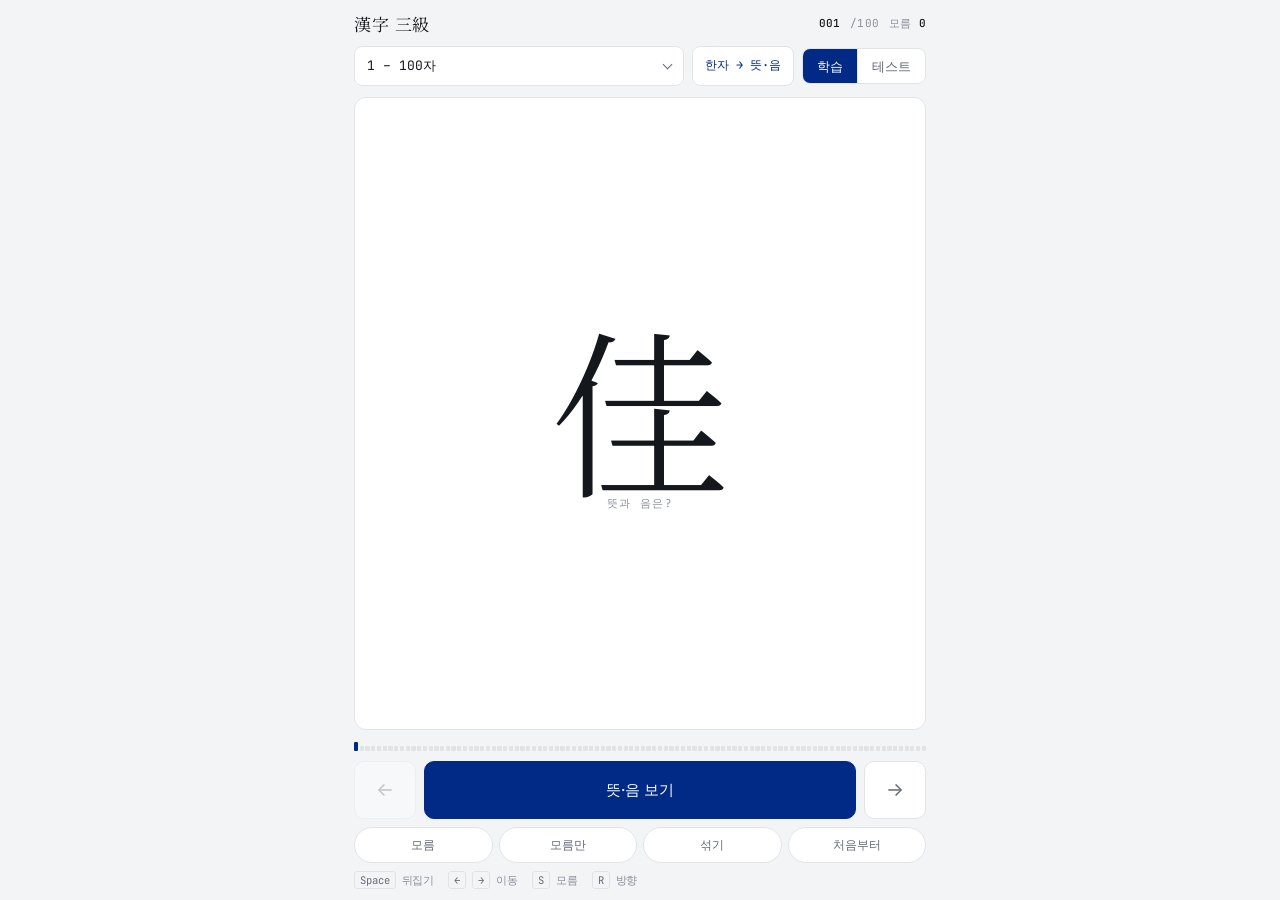
==== commit 2800c1f2: "hanja: 카드 크기 기준으로 글자 크기 조정 (가로 모드 잘림 수정) Co-Authored-By: Claude Opus 5 <noreply@anthropic.com>" ====
--- a/hanja/index.html
+++ b/hanja/index.html
@@ -135,6 +135,16 @@
   .answer .hun{ font-size:min(5.5vmin, 22px); color:var(--ink-2); }
   .answer .eum{ font-size:min(8vmin, 32px); font-weight:500; color:var(--brand); }
   .tap{ font-family:var(--mono); font-size:11px; letter-spacing:0.12em; text-transform:uppercase; color:var(--muted); }
+  /* 카드 크기에 맞춰 글자 크기를 잡아 짧은 화면(가로 모드)에서도 잘리지 않게 */
+  @supports (container-type: size){
+    .card{ container-type:size; }
+    .glyph{ font-size:min(50cqh, 42cqw, 180px); }
+    .glyph.sm{ font-size:min(32cqh, 28cqw, 120px); }
+    .prompt-ko{ font-size:min(13cqh, 9cqw, 38px); }
+    .answer .hun{ font-size:min(7cqh, 5.5cqw, 22px); }
+    .answer .eum{ font-size:min(11cqh, 8cqw, 32px); }
+  }
+
   .reveal{ animation:rise .15s ease-out; }
   @keyframes rise{ from{ opacity:0; transform:translateY(4px); } to{ opacity:1; transform:none; } }
   @media (prefers-reduced-motion: reduce){ .reveal{ animation:none; } }
@@ -231,6 +241,15 @@
   }
   .toast.on{ opacity:.94; }
   @media (prefers-reduced-motion: reduce){ .toast{ transition:none; } }
+  /* 낮은 화면(가로 모드 등)에서 여백을 줄여 전부 들어가게 */
+  @media (max-height:560px){
+    .app{ padding-top:calc(env(safe-area-inset-top) + 6px); padding-bottom:calc(env(safe-area-inset-bottom) + 6px); }
+    .hd{ gap:6px; padding-bottom:7px; }
+    .dock{ padding-top:7px; gap:6px; }
+    .key{ min-height:46px; }
+    .chip{ min-height:30px; font-size:11.5px; }
+    .card{ padding:12px; gap:8px; }
+  }
   .hide{ display:none !important; }
 </style>
 
